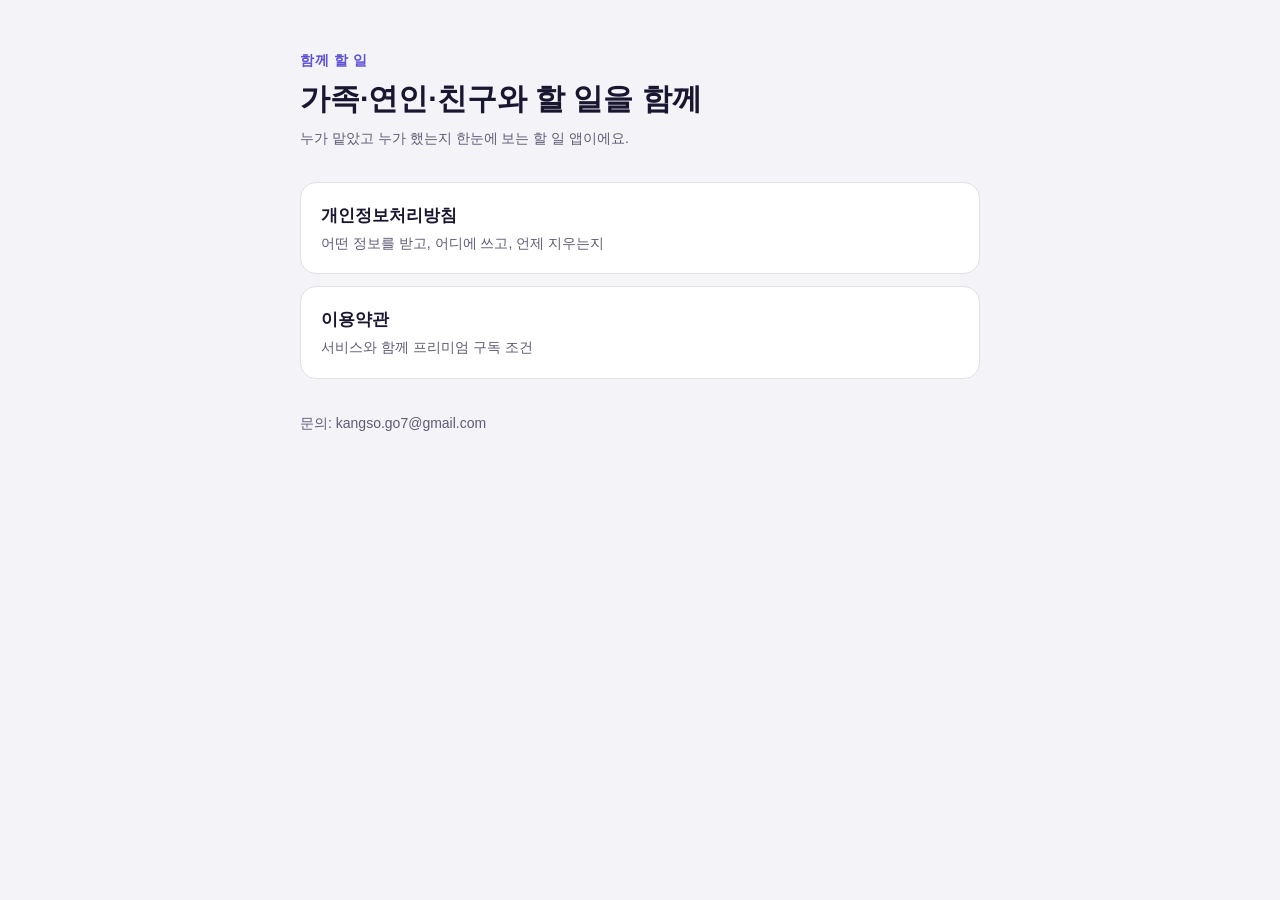
==== index.html @ c5f5b095 "Privacy policy and terms for 함께 할 일" ====
<!doctype html>
<html lang="ko">
<head>
<meta charset="utf-8">
<meta name="viewport" content="width=device-width, initial-scale=1, viewport-fit=cover">
<title>함께 할 일</title>
<link rel="stylesheet" href="style.css">
</head>
<body>
<main>
<p class="eyebrow">함께 할 일</p>
<h1>가족·연인·친구와 할 일을 함께</h1>
<p class="meta">누가 맡았고 누가 했는지 한눈에 보는 할 일 앱이에요.</p>
<div class="cards">
<a href="privacy.html">개인정보처리방침<span>어떤 정보를 받고, 어디에 쓰고, 언제 지우는지</span></a>
<a href="terms.html">이용약관<span>서비스와 함께 프리미엄 구독 조건</span></a>
</div>
<p style="margin-top:32px;color:var(--sub);font-size:14px">문의: kangso.go7@gmail.com</p>
</main>
</body>
</html>
---- style.css ----
:root {
  --bg: #f4f3f8;
  --card: #ffffff;
  --text: #191630;
  --sub: #5f5b75;
  --line: #e2e0ea;
  --accent: #5b50d6;
  color-scheme: light;
}
@media (prefers-color-scheme: dark) {
  :root {
    --bg: #121119;
    --card: #1a1923;
    --text: #f5f4fa;
    --sub: #aaa7b8;
    --line: #2c2a38;
    --accent: #a29bf5;
    color-scheme: dark;
  }
}
* { box-sizing: border-box; }
body {
  margin: 0;
  background: var(--bg);
  color: var(--text);
  font: 16px/1.75 -apple-system, BlinkMacSystemFont, 'Apple SD Gothic Neo', 'Noto Sans KR', 'Malgun Gothic', sans-serif;
  word-break: keep-all;
  overflow-wrap: anywhere;
}
main {
  max-width: 720px;
  margin: 0 auto;
  padding-block: 48px 72px;
  padding-left: max(20px, env(safe-area-inset-left, 0px));
  padding-right: max(20px, env(safe-area-inset-right, 0px));
}
.eyebrow { margin: 0 0 6px; font-size: 14px; font-weight: 700; letter-spacing: 0.04em; color: var(--accent); }
h1 { margin: 0 0 8px; font-size: 30px; line-height: 1.3; text-wrap: balance; }
.meta { margin: 0 0 32px; color: var(--sub); font-size: 14px; }
h2 { margin: 40px 0 10px; font-size: 19px; line-height: 1.4; }
h3 { margin: 22px 0 6px; font-size: 16px; }
p, li { color: var(--text); }
ul, ol { padding-left: 1.3em; }
li + li { margin-top: 4px; }
a { color: var(--accent); }
.note { background: var(--card); border: 1px solid var(--line); border-radius: 14px; padding: 16px 18px; margin: 16px 0; }
.table { overflow-x: auto; margin: 12px 0; }
table { border-collapse: collapse; width: 100%; min-width: 560px; font-size: 14.5px; background: var(--card); }
th, td { border: 1px solid var(--line); padding: 10px 12px; text-align: left; vertical-align: top; line-height: 1.6; }
th { font-weight: 700; }
nav { display: flex; gap: 16px; flex-wrap: wrap; margin-top: 48px; padding-top: 20px; border-top: 1px solid var(--line); font-size: 15px; }
.cards { display: grid; gap: 12px; margin-top: 24px; }
.cards a { display: block; background: var(--card); border: 1px solid var(--line); border-radius: 16px; padding: 18px 20px; text-decoration: none; color: var(--text); font-weight: 700; font-size: 17px; }
.cards a span { display: block; font-weight: 400; font-size: 14px; color: var(--sub); }
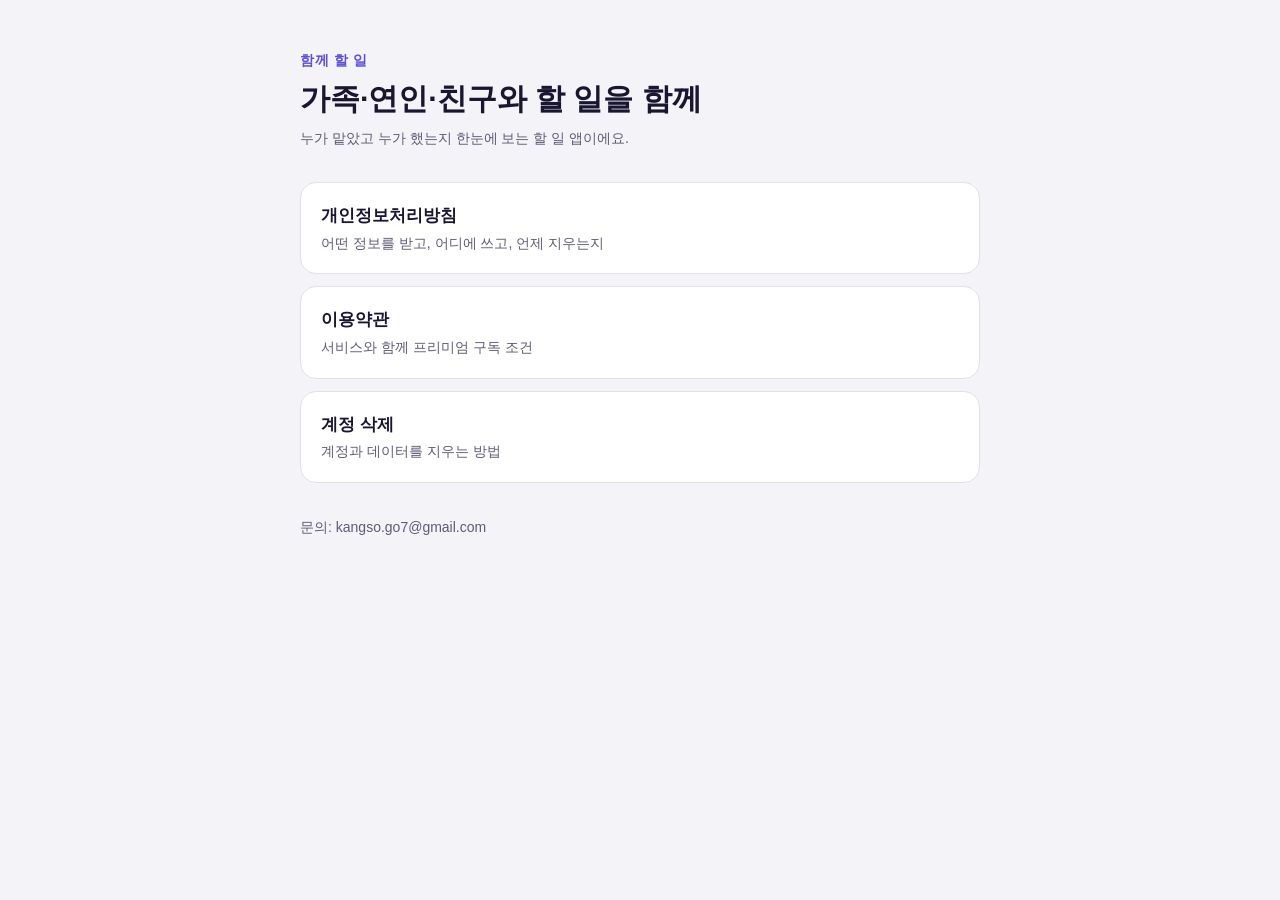
==== commit af453d09: "Account deletion page" ====
--- a/index.html
+++ b/index.html
@@ -14,6 +14,7 @@
 <div class="cards">
 <a href="privacy.html">개인정보처리방침<span>어떤 정보를 받고, 어디에 쓰고, 언제 지우는지</span></a>
 <a href="terms.html">이용약관<span>서비스와 함께 프리미엄 구독 조건</span></a>
+<a href="delete-account.html">계정 삭제<span>계정과 데이터를 지우는 방법</span></a>
 </div>
 <p style="margin-top:32px;color:var(--sub);font-size:14px">문의: kangso.go7@gmail.com</p>
 </main>
--- a/style.css
+++ b/style.css
@@ -52,3 +52,12 @@
 .cards { display: grid; gap: 12px; margin-top: 24px; }
 .cards a { display: block; background: var(--card); border: 1px solid var(--line); border-radius: 16px; padding: 18px 20px; text-decoration: none; color: var(--text); font-weight: 700; font-size: 17px; }
 .cards a span { display: block; font-weight: 400; font-size: 14px; color: var(--sub); }
+@media (max-width: 600px) {
+  table { min-width: 0; background: transparent; }
+  thead { display: none; }
+  table, tbody, tr, td { display: block; width: 100%; }
+  tr { background: var(--card); border: 1px solid var(--line); border-radius: 14px; padding: 12px 14px; margin-bottom: 10px; }
+  td { border: 0; padding: 3px 0; }
+  td:first-child { font-weight: 700; font-size: 15.5px; padding-bottom: 6px; }
+  td[data-label]:not(:first-child)::before { content: attr(data-label); display: block; font-size: 12.5px; font-weight: 700; color: var(--sub); }
+}
